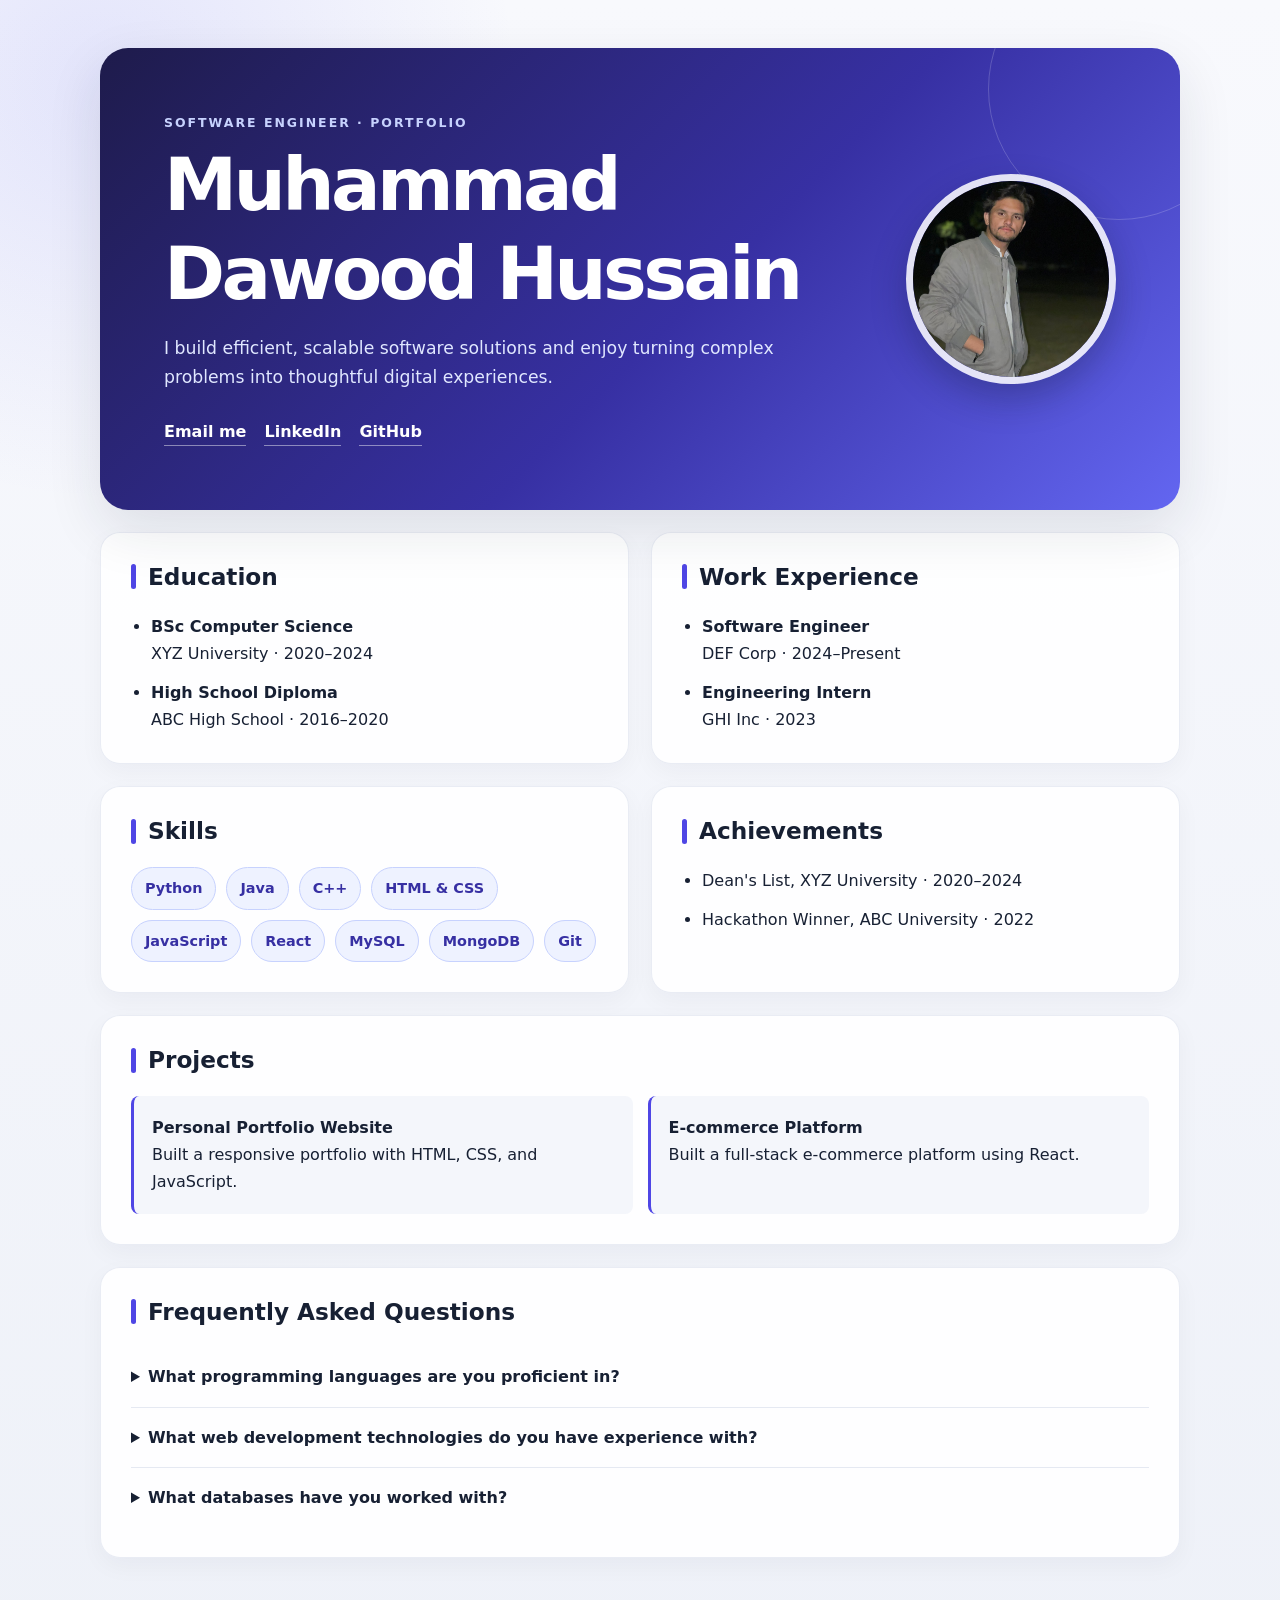
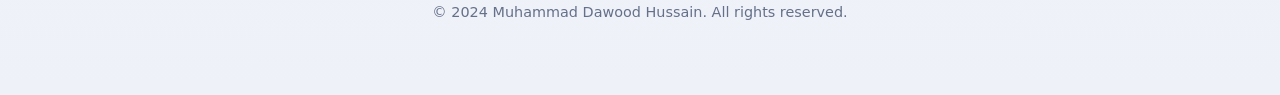
==== index.html @ b02e041b "initial commit" ====
<!DOCTYPE html>
<html lang="en">
<head>
    <meta charset="UTF-8">
    <meta name="viewport" content="width=device-width, initial-scale=1.0">
    <title>Muhammad Dawood Hussain | Software Engineer</title>
    <style>
        :root {
            --ink: #172033;
            --muted: #657089;
            --primary: #4f46e5;
            --primary-dark: #3730a3;
            --surface: #ffffff;
            --soft: #f4f6fb;
            --line: #e5e9f2;
            --shadow: 0 20px 55px rgba(24, 32, 56, 0.11);
        }

        * {
            box-sizing: border-box;
        }

        html {
            scroll-behavior: smooth;
        }

        body {
            margin: 0;
            color: var(--ink);
            background:
                radial-gradient(circle at 8% 5%, rgba(99, 102, 241, 0.14), transparent 26rem),
                linear-gradient(180deg, #f8f9fd 0%, #eef1f8 100%);
            font-family: Inter, ui-sans-serif, system-ui, -apple-system, BlinkMacSystemFont, "Segoe UI", sans-serif;
            line-height: 1.7;
        }

        .page {
            width: min(1080px, calc(100% - 32px));
            margin: 48px auto;
        }

        .hero {
            display: grid;
            grid-template-columns: 1fr auto;
            gap: 32px;
            align-items: center;
            padding: clamp(28px, 6vw, 64px);
            color: #fff;
            border-radius: 28px;
            background: linear-gradient(135deg, #1e1b4b 0%, #3730a3 55%, #6366f1 100%);
            box-shadow: var(--shadow);
            overflow: hidden;
            position: relative;
        }

        .hero::after {
            content: "";
            width: 260px;
            height: 260px;
            border: 1px solid rgba(255, 255, 255, 0.18);
            border-radius: 50%;
            position: absolute;
            right: -70px;
            top: -90px;
        }

        .eyebrow {
            margin: 0 0 8px;
            color: #c7d2fe;
            font-size: 0.78rem;
            font-weight: 700;
            letter-spacing: 0.16em;
            text-transform: uppercase;
        }

        h1, h2 {
            line-height: 1.2;
            margin-top: 0;
        }

        h1 {
            margin-bottom: 16px;
            font-size: clamp(2.2rem, 6vw, 4.6rem);
            letter-spacing: -0.05em;
        }

        h2 {
            margin-bottom: 22px;
            font-size: 1.45rem;
        }

        .hero-intro {
            max-width: 630px;
            margin: 0;
            color: #e0e7ff;
            font-size: 1.08rem;
        }

        .contact-links {
            display: flex;
            flex-wrap: wrap;
            gap: 10px 18px;
            margin-top: 25px;
        }

        a {
            color: var(--primary);
            font-weight: 600;
            text-decoration: none;
        }

        .hero a {
            color: #fff;
            border-bottom: 1px solid rgba(255, 255, 255, 0.45);
        }

        a:hover {
            color: var(--primary-dark);
        }

        .hero a:hover {
            color: #c7d2fe;
        }

        .profile-image {
            width: clamp(150px, 20vw, 210px);
            height: clamp(150px, 20vw, 210px);
            object-fit: cover;
            border: 7px solid rgba(255, 255, 255, 0.85);
            border-radius: 50%;
            box-shadow: 0 15px 35px rgba(15, 23, 42, 0.28);
            position: relative;
            z-index: 1;
        }

        main {
            display: grid;
            grid-template-columns: repeat(2, minmax(0, 1fr));
            gap: 22px;
            margin-top: 22px;
        }

        section {
            padding: 30px;
            border: 1px solid rgba(229, 233, 242, 0.85);
            border-radius: 20px;
            background: rgba(255, 255, 255, 0.9);
            box-shadow: 0 8px 24px rgba(24, 32, 56, 0.04);
        }

        section.full-width {
            grid-column: 1 / -1;
        }

        .section-heading {
            display: flex;
            align-items: center;
            gap: 12px;
        }

        .section-heading::before {
            content: "";
            width: 5px;
            height: 25px;
            border-radius: 99px;
            background: var(--primary);
        }

        ul {
            margin: 0;
            padding-left: 20px;
        }

        li + li {
            margin-top: 12px;
        }

        .tag-list {
            display: flex;
            flex-wrap: wrap;
            gap: 10px;
            padding: 0;
            list-style: none;
        }

        .tag-list li {
            margin: 0;
            padding: 8px 13px;
            color: #3730a3;
            border: 1px solid #c7d2fe;
            border-radius: 999px;
            background: #eef2ff;
            font-size: 0.9rem;
            font-weight: 700;
        }

        .project-list {
            display: grid;
            grid-template-columns: repeat(2, minmax(0, 1fr));
            gap: 15px;
            padding: 0;
            list-style: none;
        }

        .project-list li {
            margin: 0;
            padding: 18px;
            border-left: 3px solid var(--primary);
            border-radius: 8px;
            background: var(--soft);
        }

        details {
            padding: 16px 0;
            border-bottom: 1px solid var(--line);
        }

        details:last-child {
            border-bottom: 0;
        }

        summary {
            cursor: pointer;
            font-weight: 700;
        }

        details p {
            margin-bottom: 0;
            color: var(--muted);
        }

        footer {
            padding: 28px 0 8px;
            color: var(--muted);
            text-align: center;
            font-size: 0.9rem;
        }

        @media (max-width: 700px) {
            .page {
                width: min(100% - 20px, 560px);
                margin: 20px auto;
            }

            .hero {
                grid-template-columns: 1fr;
                text-align: center;
            }

            .profile-image {
                grid-row: 1;
                justify-self: center;
            }

            .contact-links {
                justify-content: center;
            }

            main,
            .project-list {
                grid-template-columns: 1fr;
            }

            section {
                padding: 24px;
            }
        }
    </style>
</head>
<body>
    
    <div class="page">
        <header class="hero">
            <div>
                <p class="eyebrow">Software Engineer · Portfolio</p>
                <h1>Muhammad Dawood Hussain</h1>
                <p class="hero-intro">I build efficient, scalable software solutions and enjoy turning complex problems into thoughtful digital experiences.</p>
                <nav class="contact-links" aria-label="Contact links">
                    <a href="mailto:muhammad.dawood.hussain@example.com">Email me</a>
                    <a href="https://www.linkedin.com/in/muhammad-dawood-hussain" target="_blank" rel="noopener noreferrer">LinkedIn</a>
                    <a href="https://github.com/muhammad-dawood-hussain" target="_blank" rel="noopener noreferrer">GitHub</a>
                </nav>
            </div>
            <img class="profile-image" src="Profile.JPG" alt="Portrait of Muhammad Dawood Hussain" width="200" height="200">
        </header>

        <main>
            <section>
                <h2 class="section-heading">Education</h2>

                <ul>
                    <li><strong>BSc Computer Science</strong><br>XYZ University · 2020–2024</li>
                    <li><strong>High School Diploma</strong><br>ABC High School · 2016–2020</li>
                </ul>
            </section>

            <section>
                <h2 class="section-heading">Work Experience</h2>
                <ul>
                    <li><strong>Software Engineer</strong><br>DEF Corp · 2024–Present</li>
                    <li><strong>Engineering Intern</strong><br>GHI Inc · 2023</li>
                </ul>
            </section>

            <section>
                <h2 class="section-heading">Skills</h2>
                <ul class="tag-list">
                    <li>Python</li><li>Java</li><li>C++</li><li>HTML &amp; CSS</li>
                    <li>JavaScript</li><li>React</li><li>MySQL</li><li>MongoDB</li><li>Git</li>
                </ul>
            </section>

            <section>
                <h2 class="section-heading">Achievements</h2>
                <ul>
                    <li>Dean's List, XYZ University · 2020–2024</li>
                    <li>Hackathon Winner, ABC University · 2022</li>
                </ul>
            </section>

            <section class="full-width">
                <h2 class="section-heading">Projects</h2>
                <ul class="project-list">
                    <li><strong>Personal Portfolio Website</strong><br>Built a responsive portfolio with HTML, CSS, and JavaScript.</li>
                    <li><strong>E-commerce Platform</strong><br>Built a full-stack e-commerce platform using React.</li>
                </ul>
            </section>

            <section class="full-width">
                <h2 class="section-heading">Frequently Asked Questions</h2>

                <details>
                    <summary>What programming languages are you proficient in?</summary>
                    <p>I am proficient in Python, Java, and C++. I have experience working with these languages on various projects and have a strong understanding of their syntax and best practices.</p>
                </details>

                <details>
                    <summary>What web development technologies do you have experience with?</summary>
                    <p>I have experience with HTML, CSS, JavaScript, and React. I have built responsive websites and web applications using these technologies and am familiar with front-end development best practices.</p>
                </details>

                <details>
                    <summary>What databases have you worked with?</summary>
                    <p>I have worked with MySQL and MongoDB. I have experience designing and managing databases, writing queries, and optimizing database performance.</p>
                </details>
            </section>
        </main>

        <footer>
            <p>&copy; 2024 Muhammad Dawood Hussain. All rights reserved.</p>
        </footer>
    </div>
</body>
</html>
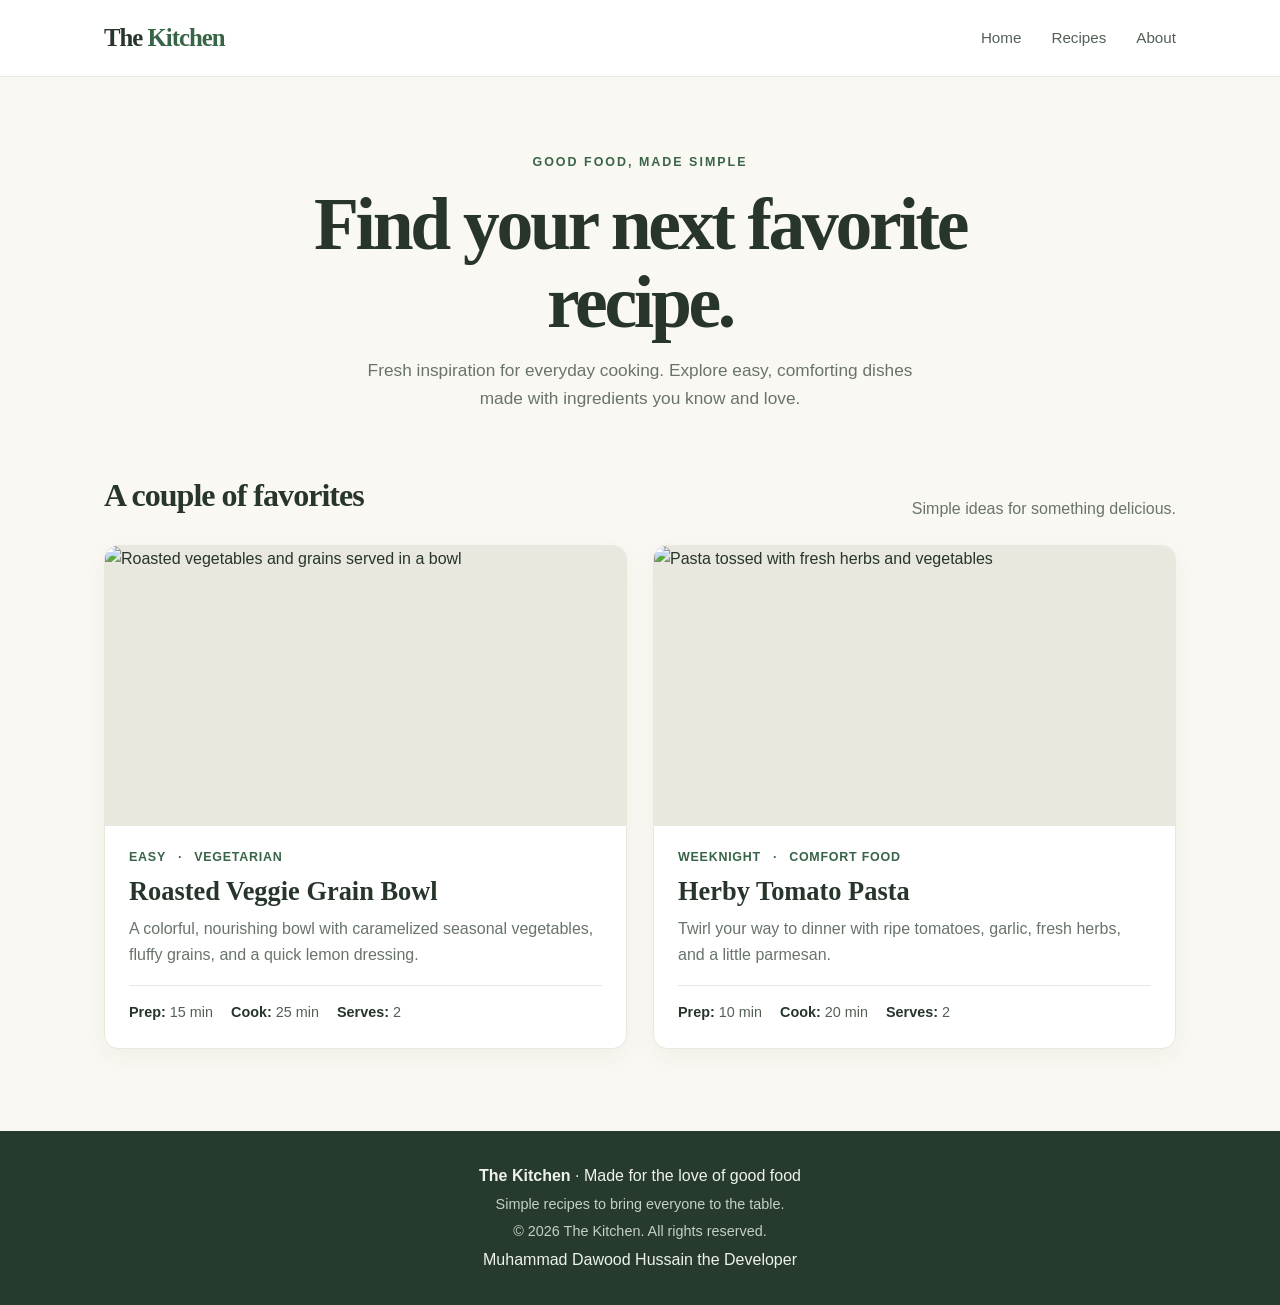
==== commit 4595e747: "Recipe web page Deigned" ====
--- a/index.html
+++ b/index.html
@@ -3,352 +3,107 @@
 <head>
     <meta charset="UTF-8">
     <meta name="viewport" content="width=device-width, initial-scale=1.0">
-    <title>Muhammad Dawood Hussain | Software Engineer</title>
+    <meta name="description" content="Simple, delicious recipes for everyday cooking.">
+    <title>The Kitchen — Recipes for Every Day</title>
+    <link rel="stylesheet" href="style.css">
     <style>
-        :root {
-            --ink: #172033;
-            --muted: #657089;
-            --primary: #4f46e5;
-            --primary-dark: #3730a3;
-            --surface: #ffffff;
-            --soft: #f4f6fb;
-            --line: #e5e9f2;
-            --shadow: 0 20px 55px rgba(24, 32, 56, 0.11);
+        :root { color-scheme: light; --ink: #27352b; --muted: #68746a; --green: #386447; --cream: #faf8f2; --line: #e8e8df; }
+        * { box-sizing: border-box; }
+        html { scroll-behavior: smooth; }
+        body { margin: 0; background: var(--cream); color: var(--ink); font-family: Arial, Helvetica, sans-serif; line-height: 1.6; }
+        a { color: inherit; text-decoration: none; }
+        .site-header { background: #fff; border-bottom: 1px solid var(--line); }
+        .nav-wrap { max-width: 1120px; min-height: 76px; margin: auto; padding: 0 24px; display: flex; align-items: center; justify-content: space-between; gap: 24px; }
+        .brand { font-family: Georgia, serif; font-size: 1.55rem; font-weight: 700; letter-spacing: -.04em; }
+        .brand span { color: var(--green); }
+        .nav-links { display: flex; gap: 30px; margin: 0; padding: 0; list-style: none; color: #526056; font-size: .95rem; }
+        .nav-links a:hover, .nav-links a:focus { color: var(--green); }
+        .hero { max-width: 1120px; margin: 0 auto; padding: 76px 24px 58px; text-align: center; }
+        .eyebrow { margin: 0 0 12px; color: var(--green); font-size: .78rem; font-weight: 700; letter-spacing: .16em; text-transform: uppercase; }
+        h1, h2, h3 { font-family: Georgia, 'Times New Roman', serif; }
+        h1 { max-width: 720px; margin: 0 auto 16px; font-size: clamp(2.5rem, 6vw, 4.6rem); line-height: 1.06; letter-spacing: -.045em; }
+        .hero-copy { max-width: 570px; margin: 0 auto; color: var(--muted); font-size: 1.08rem; }
+        .recipes { max-width: 1120px; margin: 0 auto; padding: 0 24px 82px; }
+        .section-heading { display: flex; align-items: end; justify-content: space-between; gap: 20px; margin-bottom: 24px; }
+        .section-heading h2 { margin: 0; font-size: 2rem; letter-spacing: -.03em; }
+        .section-heading p { margin: 0; color: var(--muted); }
+        .recipe-grid { display: grid; grid-template-columns: repeat(2, minmax(0, 1fr)); gap: 26px; }
+        .recipe-card { overflow: hidden; background: #fff; border: 1px solid var(--line); border-radius: 14px; box-shadow: 0 8px 24px rgba(36, 52, 38, .05); }
+        .recipe-card img { display: block; width: 100%; height: 280px; object-fit: cover; background: #e8e8df; }
+        .recipe-content { padding: 22px 24px 24px; }
+        .recipe-meta { display: flex; gap: 12px; color: var(--green); font-size: .78rem; font-weight: 700; letter-spacing: .06em; text-transform: uppercase; }
+        .recipe-content h3 { margin: 8px 0; font-size: 1.65rem; line-height: 1.2; }
+        .recipe-content > p { margin: 0; color: var(--muted); }
+        .recipe-details { display: flex; flex-wrap: wrap; gap: 18px; margin-top: 18px; padding-top: 15px; border-top: 1px solid var(--line); color: #526056; font-size: .9rem; }
+        .recipe-details strong { color: var(--ink); }
+        .site-footer { padding: 28px 24px; background: #263a2d; color: #eef2eb; text-align: center; }
+        .site-footer p { margin: 4px 0; }
+        .site-footer .footer-note { color: #c4d0c5; font-size: .9rem; }
+        @media (max-width: 640px) {
+            .nav-wrap { min-height: 68px; padding: 0 18px; }
+            .nav-links { gap: 16px; font-size: .88rem; }
+            .hero { padding: 56px 20px 42px; }
+            .recipes { padding: 0 18px 60px; }
+            .section-heading { display: block; }
+            .section-heading p { margin-top: 4px; }
+            .recipe-grid { grid-template-columns: 1fr; gap: 20px; }
+            .recipe-card img { height: 230px; }
         }
-
-        * {
-            box-sizing: border-box;
-        }
-
-        html {
-            scroll-behavior: smooth;
-        }
-
-        body {
-            margin: 0;
-            color: var(--ink);
-            background:
-                radial-gradient(circle at 8% 5%, rgba(99, 102, 241, 0.14), transparent 26rem),
-                linear-gradient(180deg, #f8f9fd 0%, #eef1f8 100%);
-            font-family: Inter, ui-sans-serif, system-ui, -apple-system, BlinkMacSystemFont, "Segoe UI", sans-serif;
-            line-height: 1.7;
-        }
-
-        .page {
-            width: min(1080px, calc(100% - 32px));
-            margin: 48px auto;
-        }
-
-        .hero {
-            display: grid;
-            grid-template-columns: 1fr auto;
-            gap: 32px;
-            align-items: center;
-            padding: clamp(28px, 6vw, 64px);
-            color: #fff;
-            border-radius: 28px;
-            background: linear-gradient(135deg, #1e1b4b 0%, #3730a3 55%, #6366f1 100%);
-            box-shadow: var(--shadow);
-            overflow: hidden;
-            position: relative;
-        }
-
-        .hero::after {
-            content: "";
-            width: 260px;
-            height: 260px;
-            border: 1px solid rgba(255, 255, 255, 0.18);
-            border-radius: 50%;
-            position: absolute;
-            right: -70px;
-            top: -90px;
-        }
-
-        .eyebrow {
-            margin: 0 0 8px;
-            color: #c7d2fe;
-            font-size: 0.78rem;
-            font-weight: 700;
-            letter-spacing: 0.16em;
-            text-transform: uppercase;
-        }
-
-        h1, h2 {
-            line-height: 1.2;
-            margin-top: 0;
-        }
-
-        h1 {
-            margin-bottom: 16px;
-            font-size: clamp(2.2rem, 6vw, 4.6rem);
-            letter-spacing: -0.05em;
-        }
-
-        h2 {
-            margin-bottom: 22px;
-            font-size: 1.45rem;
-        }
-
-        .hero-intro {
-            max-width: 630px;
-            margin: 0;
-            color: #e0e7ff;
-            font-size: 1.08rem;
-        }
-
-        .contact-links {
-            display: flex;
-            flex-wrap: wrap;
-            gap: 10px 18px;
-            margin-top: 25px;
-        }
-
-        a {
-            color: var(--primary);
-            font-weight: 600;
-            text-decoration: none;
-        }
-
-        .hero a {
-            color: #fff;
-            border-bottom: 1px solid rgba(255, 255, 255, 0.45);
-        }
-
-        a:hover {
-            color: var(--primary-dark);
-        }
-
-        .hero a:hover {
-            color: #c7d2fe;
-        }
-
-        .profile-image {
-            width: clamp(150px, 20vw, 210px);
-            height: clamp(150px, 20vw, 210px);
-            object-fit: cover;
-            border: 7px solid rgba(255, 255, 255, 0.85);
-            border-radius: 50%;
-            box-shadow: 0 15px 35px rgba(15, 23, 42, 0.28);
-            position: relative;
-            z-index: 1;
-        }
-
-        main {
-            display: grid;
-            grid-template-columns: repeat(2, minmax(0, 1fr));
-            gap: 22px;
-            margin-top: 22px;
-        }
-
-        section {
-            padding: 30px;
-            border: 1px solid rgba(229, 233, 242, 0.85);
-            border-radius: 20px;
-            background: rgba(255, 255, 255, 0.9);
-            box-shadow: 0 8px 24px rgba(24, 32, 56, 0.04);
-        }
-
-        section.full-width {
-            grid-column: 1 / -1;
-        }
-
-        .section-heading {
-            display: flex;
-            align-items: center;
-            gap: 12px;
-        }
-
-        .section-heading::before {
-            content: "";
-            width: 5px;
-            height: 25px;
-            border-radius: 99px;
-            background: var(--primary);
-        }
-
-        ul {
-            margin: 0;
-            padding-left: 20px;
-        }
-
-        li + li {
-            margin-top: 12px;
-        }
-
-        .tag-list {
-            display: flex;
-            flex-wrap: wrap;
-            gap: 10px;
-            padding: 0;
-            list-style: none;
-        }
-
-        .tag-list li {
-            margin: 0;
-            padding: 8px 13px;
-            color: #3730a3;
-            border: 1px solid #c7d2fe;
-            border-radius: 999px;
-            background: #eef2ff;
-            font-size: 0.9rem;
-            font-weight: 700;
-        }
-
-        .project-list {
-            display: grid;
-            grid-template-columns: repeat(2, minmax(0, 1fr));
-            gap: 15px;
-            padding: 0;
-            list-style: none;
-        }
-
-        .project-list li {
-            margin: 0;
-            padding: 18px;
-            border-left: 3px solid var(--primary);
-            border-radius: 8px;
-            background: var(--soft);
-        }
-
-        details {
-            padding: 16px 0;
-            border-bottom: 1px solid var(--line);
-        }
-
-        details:last-child {
-            border-bottom: 0;
-        }
-
-        summary {
-            cursor: pointer;
-            font-weight: 700;
-        }
-
-        details p {
-            margin-bottom: 0;
-            color: var(--muted);
-        }
-
-        footer {
-            padding: 28px 0 8px;
-            color: var(--muted);
-            text-align: center;
-            font-size: 0.9rem;
-        }
-
-        @media (max-width: 700px) {
-            .page {
-                width: min(100% - 20px, 560px);
-                margin: 20px auto;
-            }
-
-            .hero {
-                grid-template-columns: 1fr;
-                text-align: center;
-            }
-
-            .profile-image {
-                grid-row: 1;
-                justify-self: center;
-            }
-
-            .contact-links {
-                justify-content: center;
-            }
-
-            main,
-            .project-list {
-                grid-template-columns: 1fr;
-            }
-
-            section {
-                padding: 24px;
-            }
-        }
+        @media (max-width: 380px) { .nav-wrap { align-items: flex-start; flex-direction: column; gap: 2px; padding-top: 12px; padding-bottom: 12px; } }
     </style>
 </head>
 <body>
-    
-    <div class="page">
-        <header class="hero">
-            <div>
-                <p class="eyebrow">Software Engineer · Portfolio</p>
-                <h1>Muhammad Dawood Hussain</h1>
-                <p class="hero-intro">I build efficient, scalable software solutions and enjoy turning complex problems into thoughtful digital experiences.</p>
-                <nav class="contact-links" aria-label="Contact links">
-                    <a href="mailto:muhammad.dawood.hussain@example.com">Email me</a>
-                    <a href="https://www.linkedin.com/in/muhammad-dawood-hussain" target="_blank" rel="noopener noreferrer">LinkedIn</a>
-                    <a href="https://github.com/muhammad-dawood-hussain" target="_blank" rel="noopener noreferrer">GitHub</a>
-                </nav>
+    <header class="site-header">
+        <nav class="nav-wrap" aria-label="Main navigation">
+            <a class="brand" href="#home">The <span>Kitchen</span></a>
+            <ul class="nav-links">
+                <li><a href="#home">Home</a></li>
+                <li><a href="#recipes">Recipes</a></li>
+                <li><a href="#footer">About</a></li>
+            </ul>
+        </nav>
+    </header>
+
+    <main id="home">
+        <section class="hero" aria-labelledby="page-title">
+            <p class="eyebrow">Good food, made simple</p>
+            <h1>Find your next favorite recipe.</h1>
+            <p class="hero-copy">Fresh inspiration for everyday cooking. Explore easy, comforting dishes made with ingredients you know and love.</p>
+        </section>
+
+        <section class="recipes" id="recipes" aria-labelledby="recipes-title">
+            <div class="section-heading">
+                <h2 id="recipes-title">A couple of favorites</h2>
+                <p>Simple ideas for something delicious.</p>
             </div>
-            <img class="profile-image" src="Profile.JPG" alt="Portrait of Muhammad Dawood Hussain" width="200" height="200">
-        </header>
+            <div class="recipe-grid">
+                <article class="recipe-card">
+                    <img src="https://images.unsplash.com/photo-1476224203421-9ac39bcb3327?auto=format&amp;fit=crop&amp;w=1000&amp;q=85" alt="Roasted vegetables and grains served in a bowl" loading="lazy">
+                    <div class="recipe-content">
+                        <div class="recipe-meta"><span>Easy</span><span>·</span><span>Vegetarian</span></div>
+                        <h3>Roasted Veggie Grain Bowl</h3>
+                        <p>A colorful, nourishing bowl with caramelized seasonal vegetables, fluffy grains, and a quick lemon dressing.</p>
+                        <div class="recipe-details"><span><strong>Prep:</strong> 15 min</span><span><strong>Cook:</strong> 25 min</span><span><strong>Serves:</strong> 2</span></div>
+                    </div>
+                </article>
+                <article class="recipe-card">
+                    <img src="https://images.unsplash.com/photo-1473093295043-cdd812d0e601?auto=format&amp;fit=crop&amp;w=1000&amp;q=85" alt="Pasta tossed with fresh herbs and vegetables" loading="lazy">
+                    <div class="recipe-content">
+                        <div class="recipe-meta"><span>Weeknight</span><span>·</span><span>Comfort food</span></div>
+                        <h3>Herby Tomato Pasta</h3>
+                        <p>Twirl your way to dinner with ripe tomatoes, garlic, fresh herbs, and a little parmesan.</p>
+                        <div class="recipe-details"><span><strong>Prep:</strong> 10 min</span><span><strong>Cook:</strong> 20 min</span><span><strong>Serves:</strong> 2</span></div>
+                    </div>
+                </article>
+            </div>
+        </section>
+    </main>
 
-        <main>
-            <section>
-                <h2 class="section-heading">Education</h2>
-
-                <ul>
-                    <li><strong>BSc Computer Science</strong><br>XYZ University · 2020–2024</li>
-                    <li><strong>High School Diploma</strong><br>ABC High School · 2016–2020</li>
-                </ul>
-            </section>
-
-            <section>
-                <h2 class="section-heading">Work Experience</h2>
-                <ul>
-                    <li><strong>Software Engineer</strong><br>DEF Corp · 2024–Present</li>
-                    <li><strong>Engineering Intern</strong><br>GHI Inc · 2023</li>
-                </ul>
-            </section>
-
-            <section>
-                <h2 class="section-heading">Skills</h2>
-                <ul class="tag-list">
-                    <li>Python</li><li>Java</li><li>C++</li><li>HTML &amp; CSS</li>
-                    <li>JavaScript</li><li>React</li><li>MySQL</li><li>MongoDB</li><li>Git</li>
-                </ul>
-            </section>
-
-            <section>
-                <h2 class="section-heading">Achievements</h2>
-                <ul>
-                    <li>Dean's List, XYZ University · 2020–2024</li>
-                    <li>Hackathon Winner, ABC University · 2022</li>
-                </ul>
-            </section>
-
-            <section class="full-width">
-                <h2 class="section-heading">Projects</h2>
-                <ul class="project-list">
-                    <li><strong>Personal Portfolio Website</strong><br>Built a responsive portfolio with HTML, CSS, and JavaScript.</li>
-                    <li><strong>E-commerce Platform</strong><br>Built a full-stack e-commerce platform using React.</li>
-                </ul>
-            </section>
-
-            <section class="full-width">
-                <h2 class="section-heading">Frequently Asked Questions</h2>
-
-                <details>
-                    <summary>What programming languages are you proficient in?</summary>
-                    <p>I am proficient in Python, Java, and C++. I have experience working with these languages on various projects and have a strong understanding of their syntax and best practices.</p>
-                </details>
-
-                <details>
-                    <summary>What web development technologies do you have experience with?</summary>
-                    <p>I have experience with HTML, CSS, JavaScript, and React. I have built responsive websites and web applications using these technologies and am familiar with front-end development best practices.</p>
-                </details>
-
-                <details>
-                    <summary>What databases have you worked with?</summary>
-                    <p>I have worked with MySQL and MongoDB. I have experience designing and managing databases, writing queries, and optimizing database performance.</p>
-                </details>
-            </section>
-        </main>
-
-        <footer>
-            <p>&copy; 2024 Muhammad Dawood Hussain. All rights reserved.</p>
-        </footer>
-    </div>
+    <footer class="site-footer" id="footer">
+        <p><strong>The Kitchen</strong> · Made for the love of good food</p>
+        <p class="footer-note">Simple recipes to bring everyone to the table.</p>
+        <p class="footer-note">© 2026 The Kitchen. All rights reserved.</p>
+        <p> Muhammad Dawood Hussain the Developer</p>
+    </footer>
 </body>
-</html>+</html>
--- a/style.css
+++ b/style.css
@@ -0,0 +1,72 @@
+* {
+    margin: 0;
+    padding: 0;
+    box-sizing: border-box;
+}
+
+.container {
+    height: 100vh;
+    width: 100%;
+    overflow-x: hidden;
+}
+
+.navContainer {
+    width: 100%;
+    background-color: rgb(75, 75, 180);
+    min-height: 80px;
+    display: flex;
+    justify-content: center;
+    align-items: center;
+    position: relative;
+}
+
+nav {
+    width: 100%;
+}
+
+#navlist {
+    width: 100%;
+    padding: 0 20px;
+    list-style-type: none;
+    font-size: 1.5rem;
+    display: flex;
+    justify-content: space-between;
+    align-items: center;
+}
+
+#navlogo {
+    font-size: 2rem;
+    font-weight: 700;
+    color: #fff;
+    letter-spacing: 0.05rem;
+}
+
+#navlist li {
+    list-style: none;
+}
+
+#navlist a {
+    text-decoration: none;
+    color: #fff;
+    font-weight: 600;
+    transition: opacity 0.2s ease;
+}
+
+#navlist a:hover {
+    opacity: 0.8;
+}
+
+@media (max-width: 768px) {
+    #navlist {
+        padding: 0 12px;
+        gap: 12px;
+        font-size: 1.1rem;
+        flex-wrap: wrap;
+        justify-content: center;
+    }
+
+    #navlogo {
+        font-size: 1.5rem;
+    }
+}
+
